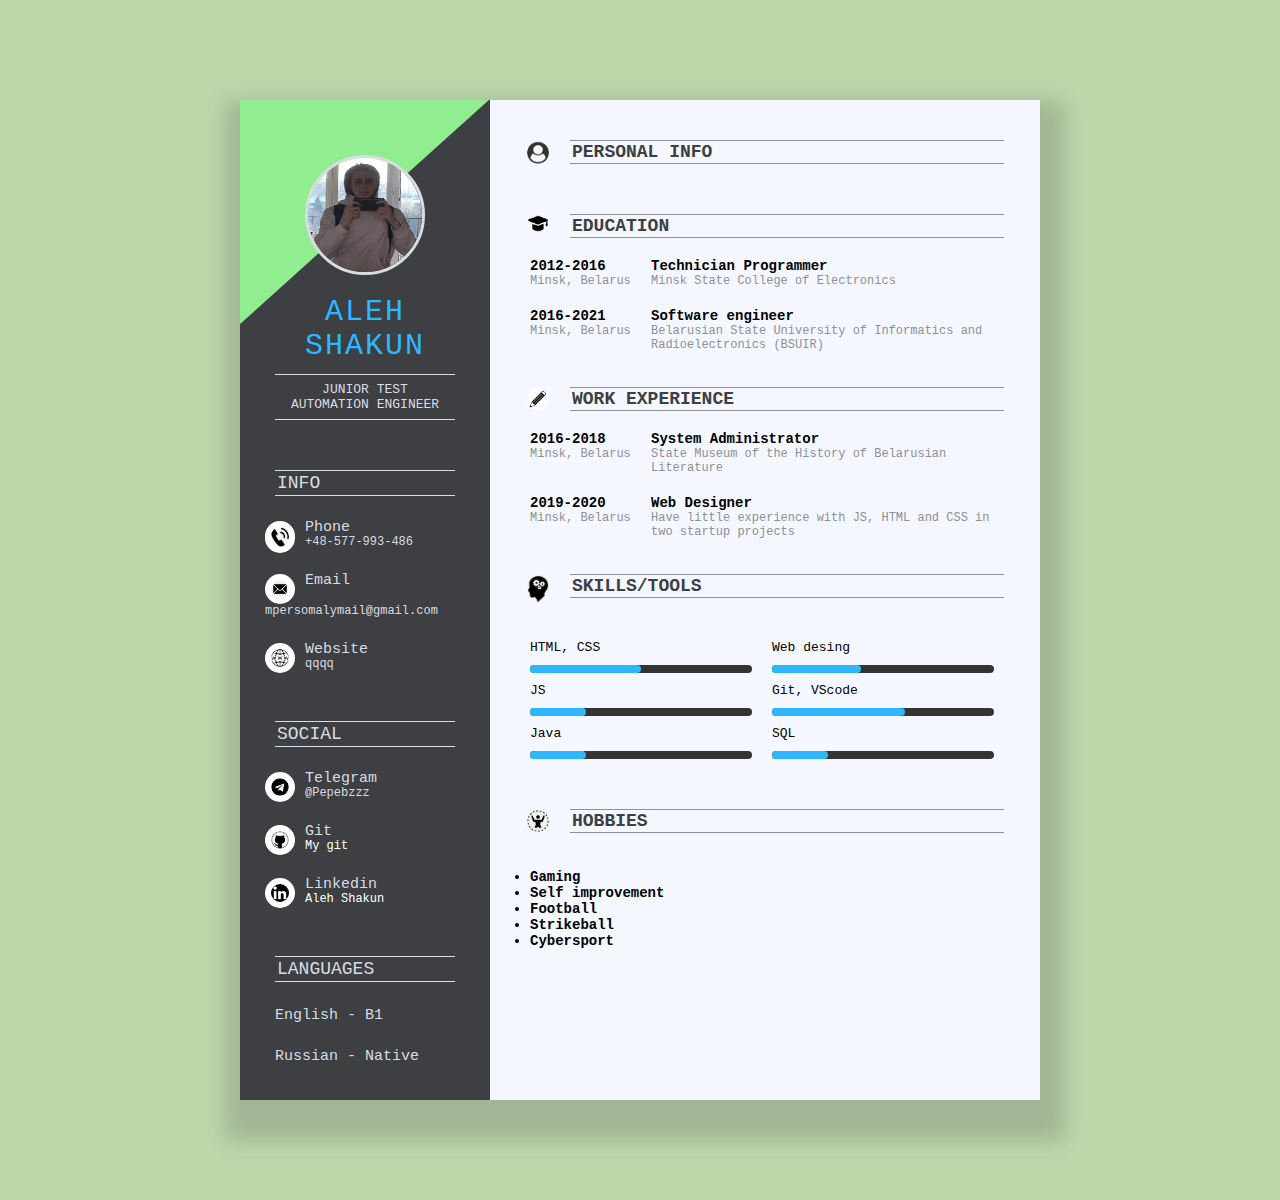
==== main form.html @ 2a598282 "My CV" ====
<!DOCTYPE html>
<html>
<head>
    <title></title>
    <link rel="stylesheet" type="text/css" href="css/style.css">
 </head>
 <body >

 <div class="resume-box">

    <div class="left-section">
        <div class="profile">
            <img src="image/photo.png" class="profile-img">
            <div class="blue-box"></div>
        </div>
        <h2 class="name">Aleh<br><span>Shakun</span></h2>
        <p class="n-p">Junior Test Automation Engineer</p>

        <div class="info">
            <p class="heading">Info</p>
            <p class="p1"><span class="span1"><img src="image/call.png"></span> Phone<span><br>+48-577-993-486</span></p>
            <p class="p1"><span class="span1"><img src="image/mail.png"></span> Email<span><br>mpersomalymail@gmail.com</span></p>
            <p class="p1"><span class="span1"><img src="image/domain.png"></span> Website<span><br>qqqq</span></p>
        </div>

        <div class="info">
            <p class="heading">Social</p>
            <p class="p1"><span class="span1"><img src="image/telegram.png"></span>Telegram<span><br> @Pepebzzz</span></p>
            <p class="p1"><span class="span1"><img src="image/git.png"></span>Git<span><br><a href="https://github.com/Pepebzzz/My-CV" style="color:white; text-decoration: none" target="_blank">My git</a></span></p>
            <p class="p1"><span class="span1"><img src="image/linkedin.png"></span>Linkedin<span><br><a href="https://www.linkedin.com/in/aleh-shakun-028ba3232/" style="color:white; text-decoration: none" target="_blank">Aleh Shakun</a></span></p>
        </div>

        <div class="info">
            <p class="heading">Languages</p>
            <p class="p11">English<span> - B1</span></p>
            <p class="p11">Russian<span> - Native</span></p>
        </div>
    </div>

    <div class="right-section">

        <div class="right-heading">
            <img src="image/user.png">
            <p class="p2">Personal info</p>
        </div>
        <p class="p3">
        
        </p>
        <div class="clearfix"></div>
        <br><br>
        <div class="right-heading">
            <img src="image/education.png">
            <p class="p2">Education</p>
        </div>
        <div class="lr-box">
                <div class="left">
                    <p class="p4">2012-2016</p>
                    <p class="p5">Minsk, Belarus</p>
                </div>
                <div class="right">
                    <p class="p4">Technician Programmer</p>
                    <p class="p5">Minsk State College of Electronics</p>
                </div>
                <div class="clearfix"></div>
        </div>

        <div class="lr-box">
            <div class="left">
                <p class="p4">2016-2021</p>
                <p class="p5">Minsk, Belarus</p>
            </div>
            <div class="right">
                <p class="p4">Software engineer</p>
                <p class="p5">Belarusian State University of Informatics and Radioelectronics (BSUIR)</p>
            </div>
            <div class="clearfix"></div>
        </div>

        <br>

        <div class="right-heading">
            <img src="image/pencil.png">
            <p class="p2">Work experience</p>
        </div>
        <div class="lr-box">
                <div class="left">
                    <p class="p4">2016-2018</p>
                    <p class="p5">Minsk, Belarus</p>
                </div>
                <div class="right">
                    <p class="p4">System Administrator</p>
                    <p class="p5">State Museum of the History of Belarusian Literature</p>
                </div>
                <div class="clearfix"></div>
        </div>

        <div class="lr-box">
            <div class="left">
                <p class="p4">2019-2020</p>
                <p class="p5">Minsk, Belarus</p>
            </div>
            <div class="right">
                <p class="p4">Web Designer</p>
                <p class="p5">Have little experience with JS, HTML and CSS in two startup projects</p>
            </div>
            <div class="clearfix"></div>
        </div>

        <br>

        <div class="right-heading">
            <img src="image/skills.png">
            <p class="p2">Skills/Tools</p>
        </div>

        <div class="clearfix"></div>

        <div class="s-box">
            <p class="p6">HTML, CSS</p>
            <div id="progress"></div>
            <p class="p6">JS</p>
            <div id="progress1"></div>
            <p class="p6">Java</p>
            <div id="progress2"></div>
        </div>
        <div class="s-box">
            <p class="p6">Web desing</p>
            <div id="progress3"></div>
            <p class="p6">Git, VScode</p>
            <div id="progress4"></div>
            <p class="p6">SQL</p>
            <div id="progress5"></div>
        </div>

        <div class="clearfix"></div>
        <br><br>

        <div class="right-heading">
            <img src="image/hobby.png">
            <p class="p2">Hobbies</p>
        </div>
        <div class="clearfix"></div>
        <br>
        <br>
            <li class="p4">Gaming</li>
            <li class="p4">Self improvement</li>
            <li class="p4">Football</li>
            <li class="p4">Strikeball</li>
            <li class="p4">Cybersport</li>
            <br>
        
    </div>
    <div class="clearfix"></div>
 </div>
 </body>
 </html>
---- css/style.css ----
:root{
    --bgcolor:#bed8ac;
    --blue:#2fb7fe;
    --black:#3D3f42;
    --white:#f4f7ff;
    --gray:#d8dce4;
    --lightgray:#8e9095;
}
*{
    margin: 0px;
    padding: 0px;
    box-sizing: border-box;
    font-family: monospace;
}
body{
    background: var(--bgcolor);
}
.clearfix{
    clear: both;
}
.resume-box{
    width: 800px;
    height: 1000px;
    margin: 100px auto;
    background: var(--white);
    box-shadow: 5px 21px 20px 20px #3d3f4238;
}
.left-section{
    background: var(--black);
    width: 250px;
    height: 1000px;
    float: left;
}
.profile{
    overflow: hidden;
    position: relative;
}
.blue-box{
    width: 257px;
    height: 407px;
    background: lightgreen;
    margin-left: -100px;
    transform: rotateZ(48deg);
    margin-top: -178px;
}
.profile-img{
    position: absolute;
    z-index: 9;
    width: 120px;
    height: 120px;
    transform: translate(-50%, -50%);
    left: 50%;
    top: 50%;
    border-radius: 50%;
    border: 3px solid var(--gray);
}
.name{
    color: var(--blue);
    text-align: center;
    margin-top: -34px;
    font-size: 30px;
    letter-spacing: 2px;
    font-weight: 400;
    text-transform: uppercase;
}
.name span{
    color: var(--blue);
}
.n-p{
    width: 180px;
    margin: 0 auto;
    text-align: center;
    padding: 7px;
    border-bottom: 1px solid var(--gray);
    border-top: 1px solid var(--gray);
    color: var(--gray);
    margin-top: 11px;
    text-transform: uppercase;
}
.info{
    margin-top: 50px;
}
.heading{
    width: 180px;
    margin: 0 auto;
    padding: 2px;
    border-bottom: 1px solid var(--gray);
    border-top: 1px solid var(--gray);
    color: var(--gray);
    margin-top: 11px;
    text-transform: uppercase;
    font-size: 18px;
}
.p1{
    color: var(--gray);
    width: 200px;
    margin: 0 auto;
    margin-top: 25px;
    font-size: 15px;
    line-height: 14px;
}
.p1 span{
    font-size: 12px;
}
.p11{
    color: var(--gray);
    width: 200px;
    margin-left: 35px;
    margin-top: 27px;   
    font-size: 15px;
    line-height: 14px;
}
.span1 img{
    background: white;
    width: 30px;
    padding: 6px;
    border-radius: 16px;
    float: left;
    margin-right: 10px;
}
.right-section{
    padding: 40px 30px;
    background: var(--white);
    width: 68%;
    float: left;
    height: 1000px;
}
.right-heading img{
    width: 36px;
    padding: 7px;
    border-radius: 17px;
    float: left;
    display:inline-block;
    margin-top: -6px;
}
.p2{
    margin: 0 auto;
    padding: 2px;
    border-bottom: 1px solid var(--lightgray);
    border-top: 1px solid var(--lightgray);
    color: var(--black);
    text-transform: uppercase;
    font-size: 18px;
    font-weight: bolder;
    margin-left: 50px;
    line-height: 18px;
}
.p3{
    margin-top: 20px;
    color: var(--lightgray);
    text-align: justify;
    word-spacing: -4px;
}
.left{
    width: 25%;
    float: left;
}
.right{
    width: 75%;
    float: left;
}
.lr-box{
    margin-top: 20px;
    margin-bottom: 20px;
}
.p4{
    margin-left: 10px;
    font-size: 14px;
    font-weight: 600;
}
.p5{
    margin-left: 10px;
    font-size: 12px;
    color: var(--lightgray);
}
.s-box{
    width: 50%;
    float: left;
    padding: 20px 20px 20px 0px;
}
#progress{
    margin-left: 10px;
    background: #333;
    border-radius: 13px;
    height: 8px;
    width: 100%;
}
#progress:after{
    content: '';
    display: block;
    background: var(--blue);
    width: 50%;
    height: 100%;
    border-radius: 9px;
}
#progress1{
    margin-left: 10px;
    background: #333;
    border-radius: 13px;
    height: 8px;
    width: 100%;
}
#progress1:after{
    content: '';
    display: block;
    background: var(--blue);
    width: 25%;
    height: 100%;
    border-radius: 9px;
}
#progress2{
    margin-left: 10px;
    background: #333;
    border-radius: 13px;
    height: 8px;
    width: 100%;
}
#progress2:after{
    content: '';
    display: block;
    background: var(--blue);
    width: 25%;
    height: 100%;
    border-radius: 9px;
}
#progress3{
    margin-left: 10px;
    background: #333;
    border-radius: 13px;
    height: 8px;
    width: 100%;
}
#progress3:after{
    content: '';
    display: block;
    background: var(--blue);
    width: 40%;
    height: 100%;
    border-radius: 9px;
}
#progress4{
    margin-left: 10px;
    background: #333;
    border-radius: 13px;
    height: 8px;
    width: 100%;
}
#progress4:after{
    content: '';
    display: block;
    background: var(--blue);
    width: 60%;
    height: 100%;
    border-radius: 9px;
}
#progress5{
    margin-left: 10px;
    background: #333;
    border-radius: 13px;
    height: 8px;
    width: 100%;
}
#progress5:after{
    content: '';
    display: block;
    background: var(--blue);
    width: 25%;
    height: 100%;
    border-radius: 9px;
}
.p6{
    margin-left: 10px;
    margin-top: 10px;
    margin-bottom: 10px;
}
.h-img{
    margin-top: 25px;
    width: 45px;
    margin-right: 45px;
}
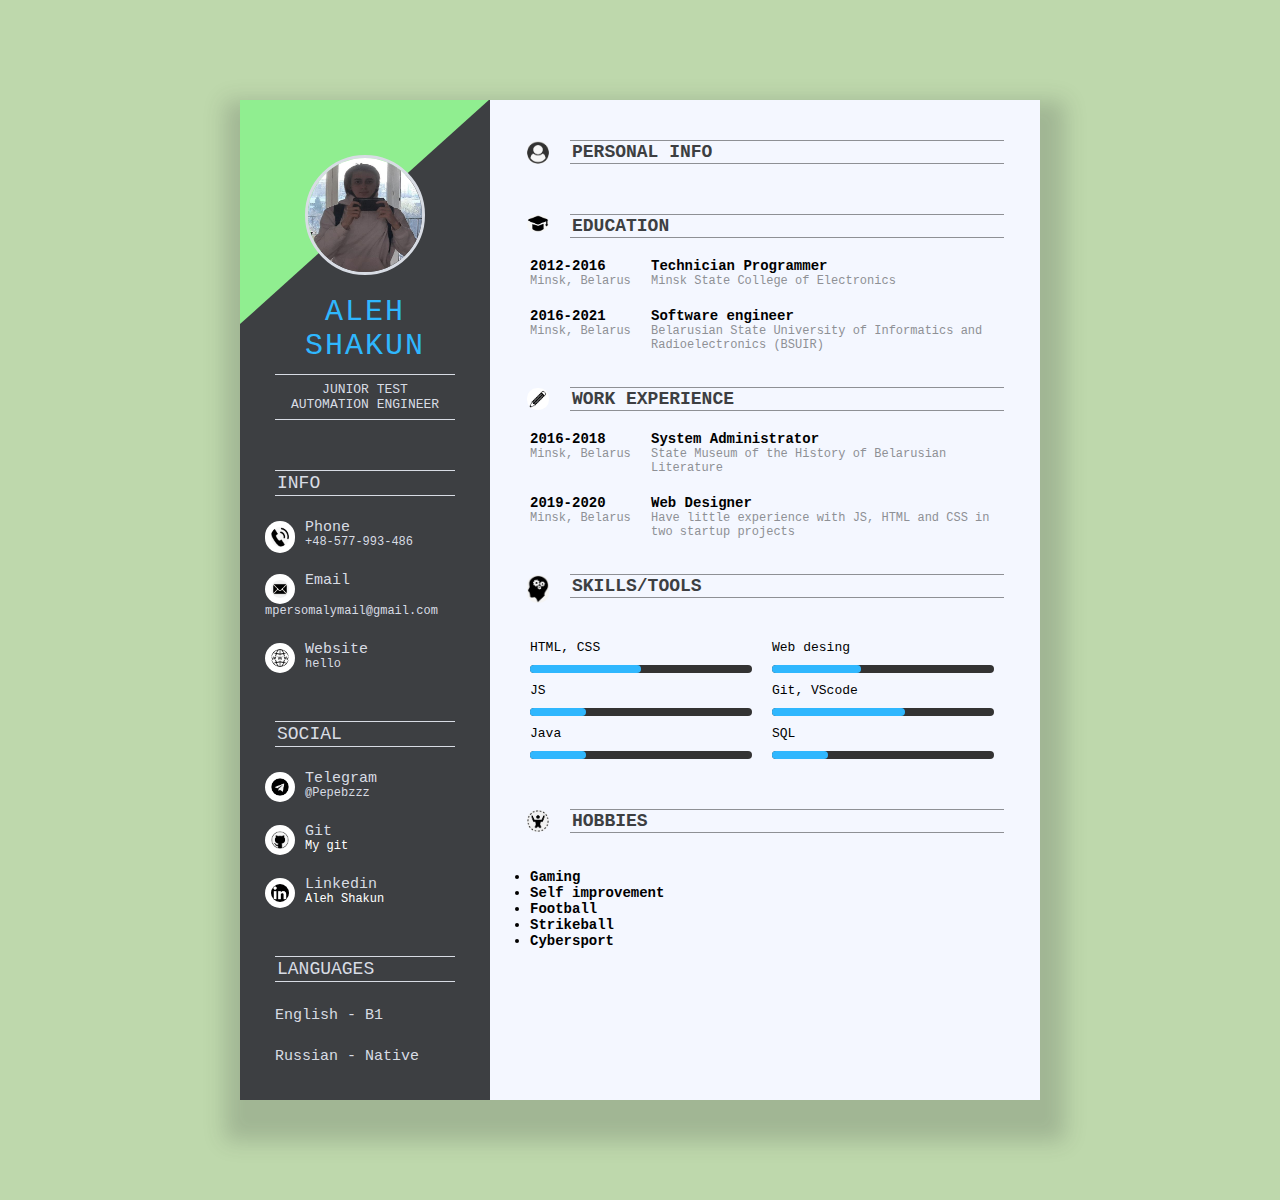
==== commit 03860e53: "test" ====
--- a/main form.html
+++ b/main form.html
@@ -20,7 +20,7 @@
             <p class="heading">Info</p>
             <p class="p1"><span class="span1"><img src="image/call.png"></span> Phone<span><br>+48-577-993-486</span></p>
             <p class="p1"><span class="span1"><img src="image/mail.png"></span> Email<span><br>mpersomalymail@gmail.com</span></p>
-            <p class="p1"><span class="span1"><img src="image/domain.png"></span> Website<span><br>qqqq</span></p>
+            <p class="p1"><span class="span1"><img src="image/domain.png"></span> Website<span><br>hello</span></p>
         </div>
 
         <div class="info">
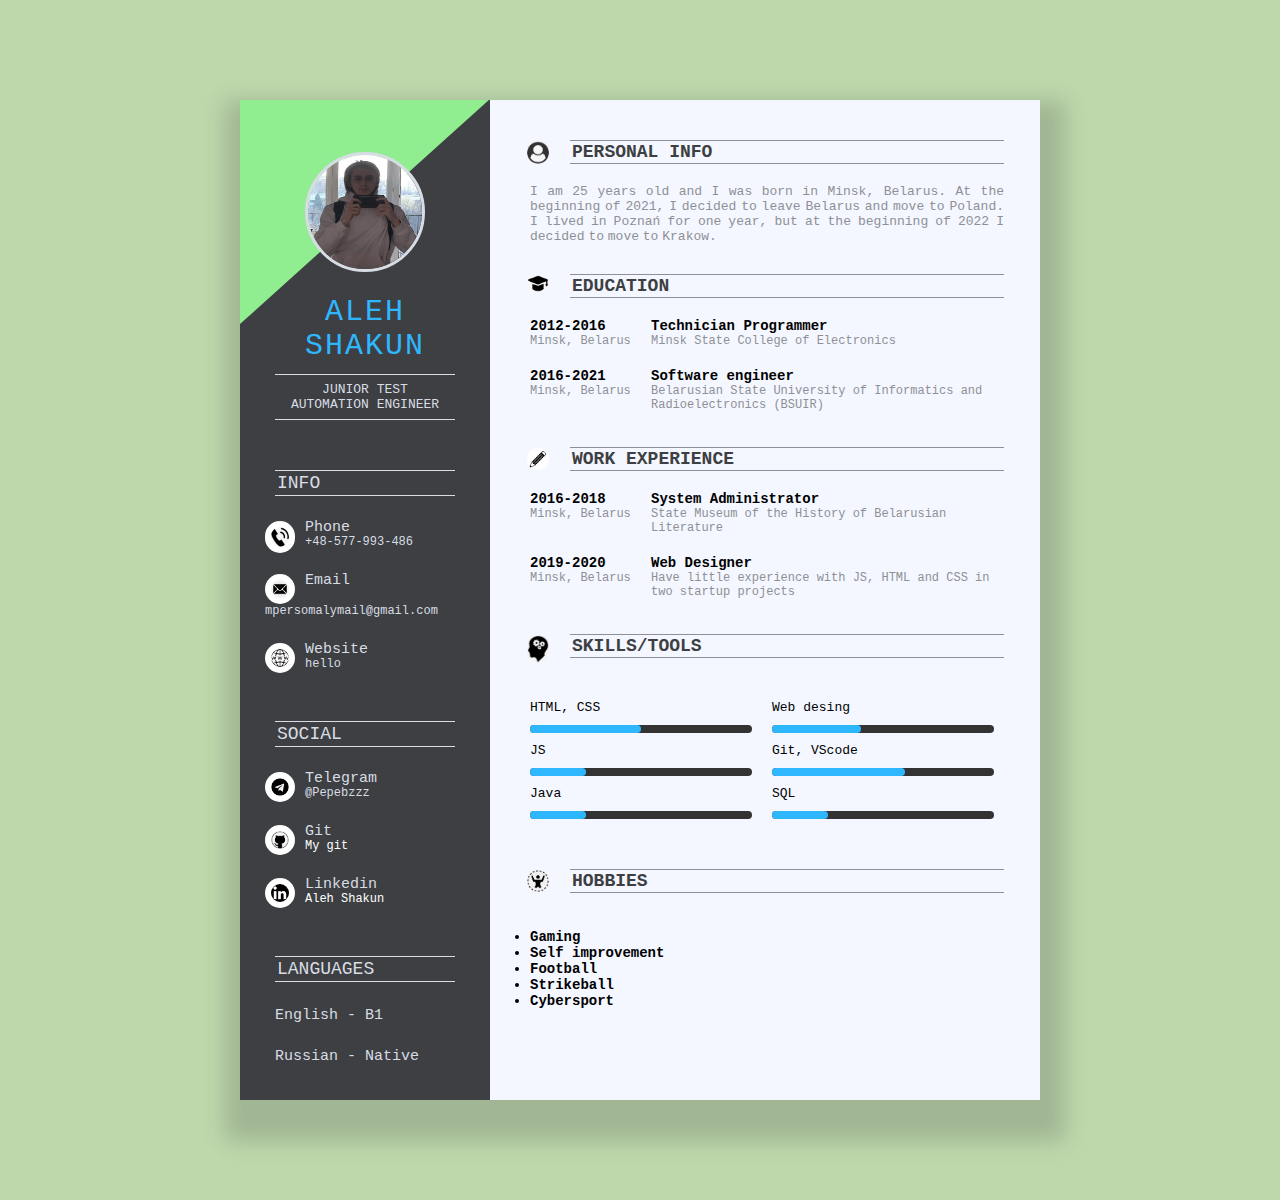
==== commit b41d06ae: "regular" ====
--- a/main form.html
+++ b/main form.html
@@ -44,7 +44,7 @@
             <p class="p2">Personal info</p>
         </div>
         <p class="p3">
-        
+            I am 25 years old and I was born in Minsk, Belarus. At the beginning of 2021, I decided to leave Belarus and move to Poland. I lived in Poznań for one year, but at the beginning of 2022 I decided to move to Krakow.
         </p>
         <div class="clearfix"></div>
         <br><br>
--- a/css/style.css
+++ b/css/style.css
@@ -50,7 +50,7 @@
     height: 120px;
     transform: translate(-50%, -50%);
     left: 50%;
-    top: 50%;
+    top: 49%;
     border-radius: 50%;
     border: 3px solid var(--gray);
 }
@@ -146,6 +146,7 @@
     line-height: 18px;
 }
 .p3{
+    margin-left: 10px;
     margin-top: 20px;
     color: var(--lightgray);
     text-align: justify;
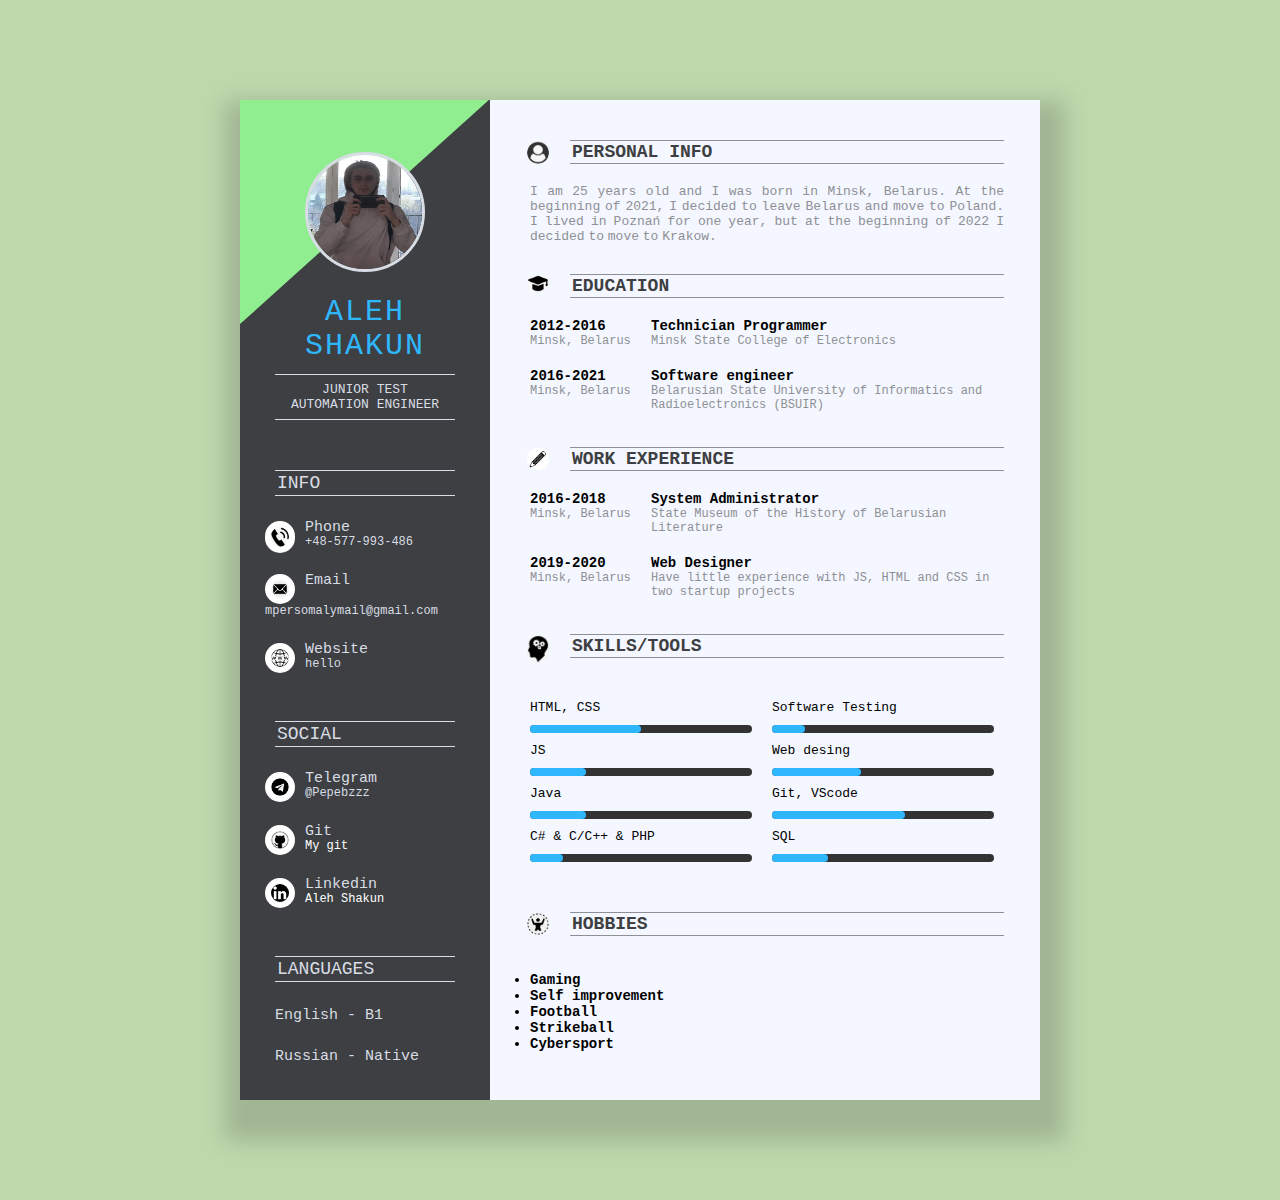
==== commit d22c16de: "regular" ====
--- a/main form.html
+++ b/main form.html
@@ -122,8 +122,12 @@
             <div id="progress1"></div>
             <p class="p6">Java</p>
             <div id="progress2"></div>
+            <p class="p6">C# & C/C++ & PHP</p>
+            <div id="progress6"></div>
         </div>
         <div class="s-box">
+            <p class="p6">Software Testing</p>
+            <div id="progress6"></div>
             <p class="p6">Web desing</p>
             <div id="progress3"></div>
             <p class="p6">Git, VScode</p>
--- a/css/style.css
+++ b/css/style.css
@@ -269,6 +269,21 @@
     height: 100%;
     border-radius: 9px;
 }
+#progress6{
+    margin-left: 10px;
+    background: #333;
+    border-radius: 13px;
+    height: 8px;
+    width: 100%;
+}
+#progress6:after{
+    content: '';
+    display: block;
+    background: var(--blue);
+    width: 15%;
+    height: 100%;
+    border-radius: 9px;
+}
 .p6{
     margin-left: 10px;
     margin-top: 10px;
